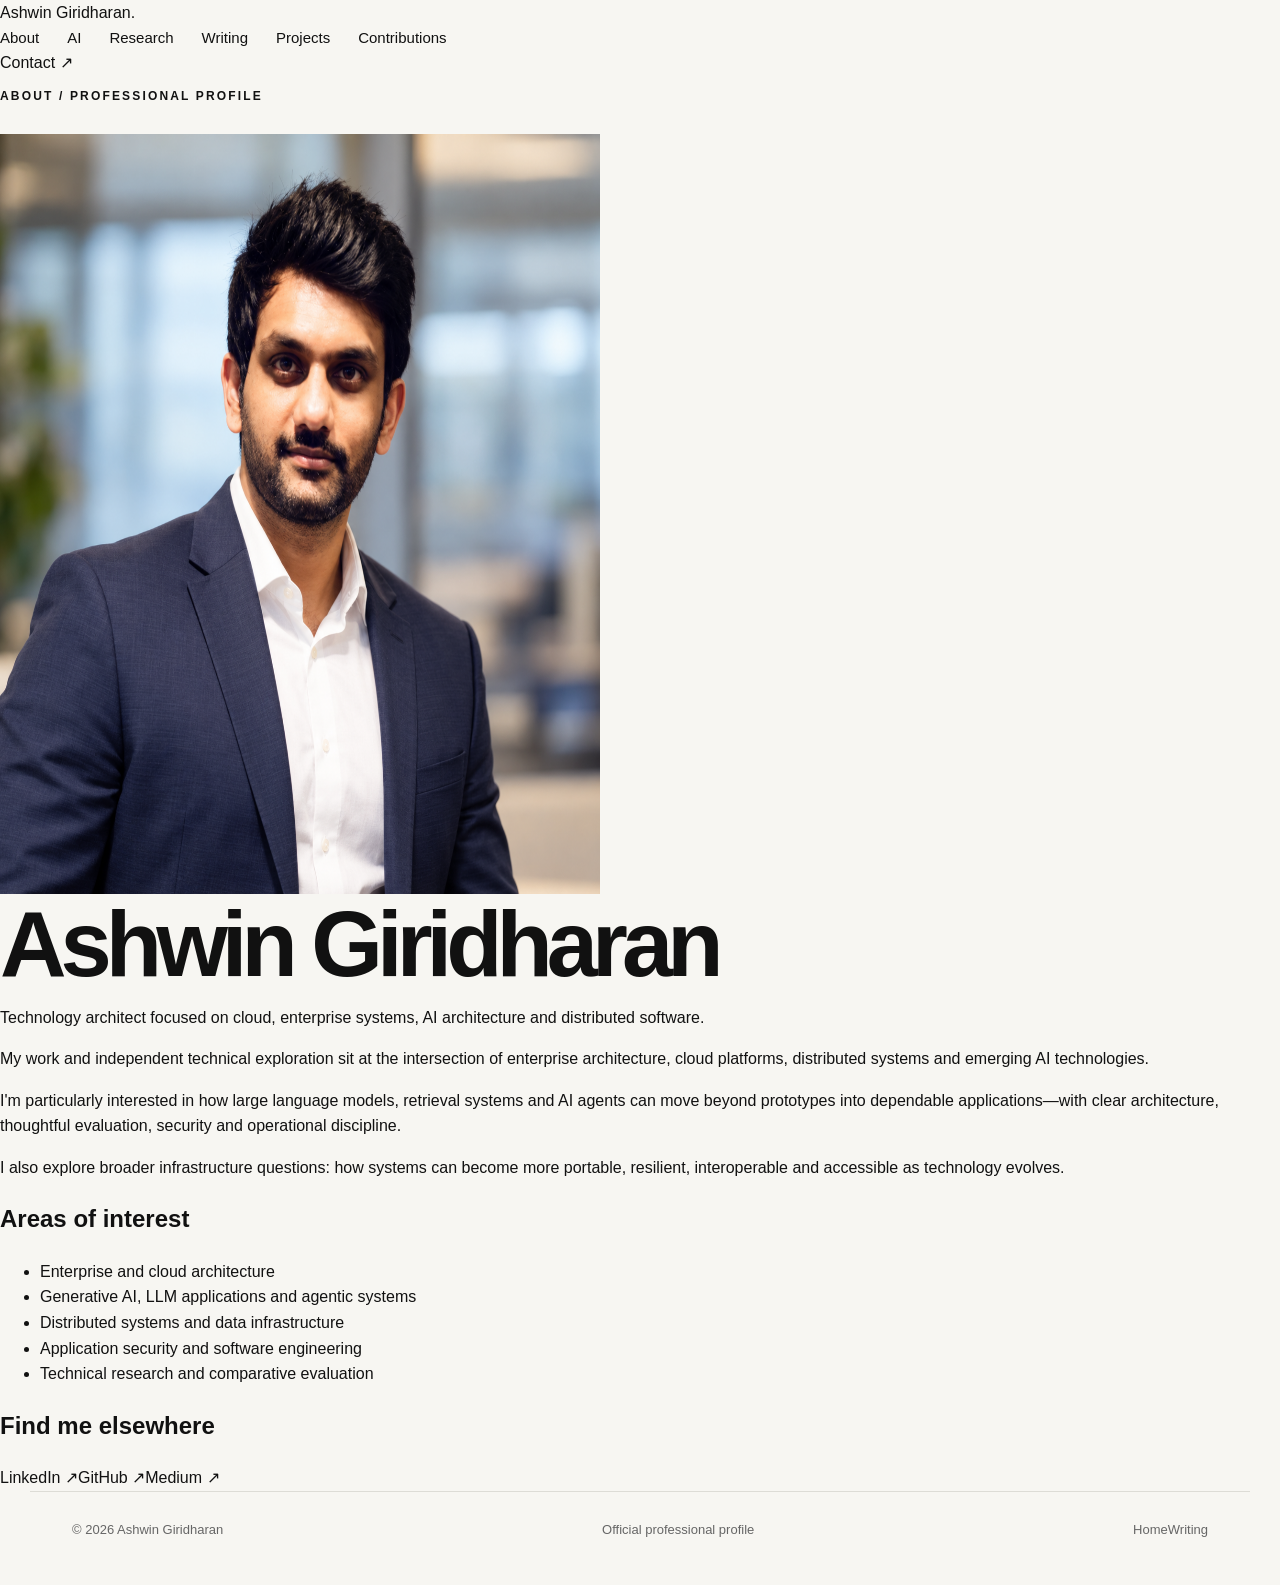
==== about/index.html @ 4e3490af "Add canonical author profile page and structured data" ====
<!doctype html>
<html lang="en"><head><meta charset="utf-8"><meta name="viewport" content="width=device-width,initial-scale=1"><meta name="description" content="Learn about Ashwin Giridharan, a technology architect exploring AI architecture, enterprise systems, distributed infrastructure and software engineering."><meta name="author" content="Ashwin Giridharan"><link rel="canonical" href="https://ashwingiridharan.com/about/"><meta property="og:type" content="profile"><meta property="og:title" content="About Ashwin Giridharan"><meta property="og:description" content="Professional profile, technical interests and work by Ashwin Giridharan."><meta property="og:url" content="https://ashwingiridharan.com/about/"><meta property="og:image" content="https://ashwingiridharan.com/og-image.png"><title>About Ashwin Giridharan | Official Profile</title><link rel="stylesheet" href="/style.css">
<script type="application/ld+json">{"@context":"https://schema.org","@type":"ProfilePage","@id":"https://ashwingiridharan.com/about/#profile","url":"https://ashwingiridharan.com/about/","name":"About Ashwin Giridharan","mainEntity":{"@type":"Person","@id":"https://ashwingiridharan.com/#person","name":"Ashwin Giridharan","url":"https://ashwingiridharan.com/","image":"https://ashwingiridharan.com/images/ashwin-giridharan.png","sameAs":["https://www.linkedin.com/in/ashwingiridharan7/","https://github.com/giridharan-ashwin","https://medium.com/@gashwin7"],"knowsAbout":["AI Architecture","Enterprise Architecture","Distributed Systems","Cloud Computing","Cybersecurity","Generative AI"]}}</script></head>
<body><header class="site-header"><a class="site-brand" href="/">Ashwin Giridharan<span>.</span></a><nav class="site-nav"><a href="/about/" aria-current="page">About</a><a href="/ai.html">AI</a><a href="/research/">Research</a><a href="/articles/">Writing</a><a href="/projects/">Projects</a><a href="/contributions/">Contributions</a></nav><a class="header-contact" href="mailto:hello@ashwingiridharan.com">Contact ↗</a></header>
<main class="inner-page"><p class="eyebrow">ABOUT / PROFESSIONAL PROFILE</p><div class="profile-layout"><img class="about-portrait" src="/images/ashwin-giridharan.png" alt="Ashwin Giridharan" width="600" height="760"><div><h1 class="page-title">Ashwin Giridharan</h1><p class="page-lead">Technology architect focused on cloud, enterprise systems, AI architecture and distributed software.</p><p>My work and independent technical exploration sit at the intersection of enterprise architecture, cloud platforms, distributed systems and emerging AI technologies.</p><p>I'm particularly interested in how large language models, retrieval systems and AI agents can move beyond prototypes into dependable applications—with clear architecture, thoughtful evaluation, security and operational discipline.</p><p>I also explore broader infrastructure questions: how systems can become more portable, resilient, interoperable and accessible as technology evolves.</p><h2>Areas of interest</h2><ul class="editorial-list"><li>Enterprise and cloud architecture</li><li>Generative AI, LLM applications and agentic systems</li><li>Distributed systems and data infrastructure</li><li>Application security and software engineering</li><li>Technical research and comparative evaluation</li></ul><h2>Find me elsewhere</h2><div class="profile-links"><a href="https://www.linkedin.com/in/ashwingiridharan7/" rel="me">LinkedIn ↗</a><a href="https://github.com/giridharan-ashwin" rel="me">GitHub ↗</a><a href="https://medium.com/@gashwin7" rel="me">Medium ↗</a></div></div></div></main>
<footer class="site-footer"><span>© 2026 Ashwin Giridharan</span><span>Official professional profile</span><div><a href="/">Home</a><a href="/articles/">Writing</a></div></footer></body></html>
---- style.css ----
* {
  box-sizing: border-box;
}

html {
  scroll-behavior: smooth;
}

body {
  margin: 0;
  background: #f7f6f2;
  color: #111;
  font-family:
    Inter,
    -apple-system,
    BlinkMacSystemFont,
    "Segoe UI",
    Arial,
    sans-serif;
  line-height: 1.6;
}

a {
  color: inherit;
  text-decoration: none;
}

/* Professional profile photo */
.profile-photo {
  display: block;
  width: 144px;
  height: 144px;
  object-fit: cover;
  object-position: center;
  border-radius: 50%;
  margin-bottom: 32px;
  border: 1px solid #d8d7d1;
}
/* =========================
   NAVIGATION
========================= */

.nav {
  max-width: 1220px;
  margin: 0 auto;
  padding: 30px 42px;

  display: flex;
  justify-content: space-between;
  align-items: center;
}

.brand {
  font-size: 20px;
  font-weight: 750;
  letter-spacing: -0.03em;
  white-space: nowrap;
}

nav {
  display: flex;
  align-items: center;
  gap: 28px;
}

nav a {
  font-size: 15px;
  white-space: nowrap;
  transition: opacity 0.2s ease;
}

nav a:hover {
  opacity: 0.55;
}


/* =========================
   HERO
========================= */

.hero {
  max-width: 1220px;
  margin: 0 auto;

  /*
    Much smaller gap between
    header and hero content
  */
  padding: 60px 42px 100px;

  display: flex;
  flex-direction: column;
}

.eyebrow {
  margin-bottom: 28px;

  font-size: 12px;
  font-weight: 800;

  letter-spacing: 0.18em;
  text-transform: uppercase;
}

h1 {
  max-width: 1080px;

  margin: 0;

  font-size: clamp(58px, 7.2vw, 108px);

  line-height: 0.94;

  letter-spacing: -0.065em;

  font-weight: 750;
}

.hero-text {
  max-width: 800px;

  margin: 42px 0 0;

  font-size: 22px;

  line-height: 1.55;

  color: #555;
}


/* =========================
   BUTTONS
========================= */

.actions {
  display: flex;

  gap: 14px;

  flex-wrap: wrap;

  margin-top: 34px;
}

.button {
  display: inline-flex;

  align-items: center;
  justify-content: center;

  min-height: 56px;

  padding: 0 25px;

  border-radius: 999px;

  font-weight: 700;

  border: 1px solid #111;
}

.button.primary {
  background: #111;
  color: #fff;
}

.button.secondary {
  background: transparent;
}

.button:hover {
  opacity: 0.8;
}


/* =========================
   BADGES
========================= */

.badges {
  display: flex;

  align-items: center;

  gap: 10px;

  flex-wrap: wrap;

  margin-top: 38px;
}

.badges span {
  display: inline-flex;

  align-items: center;

  border: 1px solid #d6d4cd;

  border-radius: 999px;

  padding: 8px 15px;

  font-size: 13px;

  line-height: 1.3;
}


/* =========================
   SECTIONS
========================= */

.section {
  max-width: 1220px;

  margin: 0 auto;

  padding: 120px 42px;

  border-top: 1px solid #dddcd6;

  display: grid;

  grid-template-columns: 250px 1fr;

  gap: 70px;
}

.section-content {
  max-width: 850px;
}

.section h2 {
  margin: 0 0 30px;

  font-size: clamp(40px, 5vw, 70px);

  line-height: 1;

  letter-spacing: -0.05em;
}

.section-content > p {
  max-width: 760px;

  font-size: 19px;

  color: #555;
}


/* =========================
   AI CARDS
========================= */

.cards {
  display: grid;

  grid-template-columns: repeat(2, 1fr);

  gap: 14px;

  margin-top: 45px;
}

.card,
.contribution-card {
  padding: 30px;

  border: 1px solid #d8d7d1;

  border-radius: 18px;

  background: rgba(255, 255, 255, 0.28);

  transition:
    transform 0.2s ease,
    border-color 0.2s ease;
}

.card:hover,
.contribution-card:hover {
  transform: translateY(-3px);

  border-color: #999;
}

.card .number {
  font-size: 12px;

  font-weight: 800;

  letter-spacing: 0.12em;
}

.card h3,
.project h3,
.writing-item h3,
.contribution-card h3 {
  margin: 28px 0 10px;

  font-size: 23px;

  letter-spacing: -0.03em;
}

.card p,
.project p,
.writing-item p,
.contribution-card p {
  color: #5b5b58;

  margin: 0;
}


/* =========================
   TEXT LINKS
========================= */

.text-link {
  display: inline-block;

  margin-top: 30px;

  font-weight: 750;

  border-bottom: 1px solid #111;

  padding-bottom: 3px;
}

.text-link:hover {
  opacity: 0.55;
}


/* =========================
   PROJECTS
========================= */

.project {
  padding: 36px 0;

  border-top: 1px solid #d8d7d1;

  display: grid;

  grid-template-columns: 1fr 1.5fr;

  gap: 45px;
}

.project h3 {
  margin-top: 15px;
}


/* =========================
   WRITING
========================= */

.writing-list {
  margin-top: 45px;

  border-top: 1px solid #d8d7d1;
}

.writing-item {
  padding: 30px 0;

  border-bottom: 1px solid #d8d7d1;
}

.writing-item h3 {
  margin-top: 12px;
}


/* =========================
   CONTRIBUTION
========================= */

.contribution-grid {
  display: grid;

  grid-template-columns: repeat(3, 1fr);

  gap: 14px;

  margin-top: 45px;
}

.contribution-card h3 {
  margin-top: 0;
}


/* =========================
   CONTACT
========================= */

.contact {
  padding-bottom: 150px;
}

.large {
  margin-top: 45px;
}


/* =========================
   FOOTER
========================= */

footer {
  max-width: 1220px;

  margin: 0 auto;

  padding: 28px 42px 45px;

  display: flex;

  justify-content: space-between;

  border-top: 1px solid #dddcd6;

  font-size: 13px;

  color: #666;
}


/* =========================
   TABLET
========================= */

@media (max-width: 1000px) {

  .nav {
    padding: 28px 30px;
  }

  nav {
    gap: 18px;
  }

  nav a {
    font-size: 14px;
  }

  .hero {
    padding: 55px 30px 90px;
  }

  .section {
    padding: 100px 30px;

    gap: 45px;
  }
}


/* =========================
   MOBILE
========================= */

@media (max-width: 800px) {

  .nav {
    padding: 24px;
  }

  nav {
    display: none;
  }

  .hero {
    padding: 50px 24px 80px;
  }

  h1 {
    font-size: clamp(52px, 14vw, 78px);
  }

  .hero-text {
    font-size: 19px;

    margin-top: 34px;
  }

  .actions {
    margin-top: 30px;
  }

  .badges {
    margin-top: 30px;
  }

  .section {
    padding: 85px 24px;

    grid-template-columns: 1fr;

    gap: 30px;
  }

  .cards,
  .contribution-grid {
    grid-template-columns: 1fr;
  }

  .project {
    grid-template-columns: 1fr;

    gap: 15px;
  }

  footer {
    padding: 25px 24px 35px;

    flex-direction: column;

    gap: 8px;
  }
}
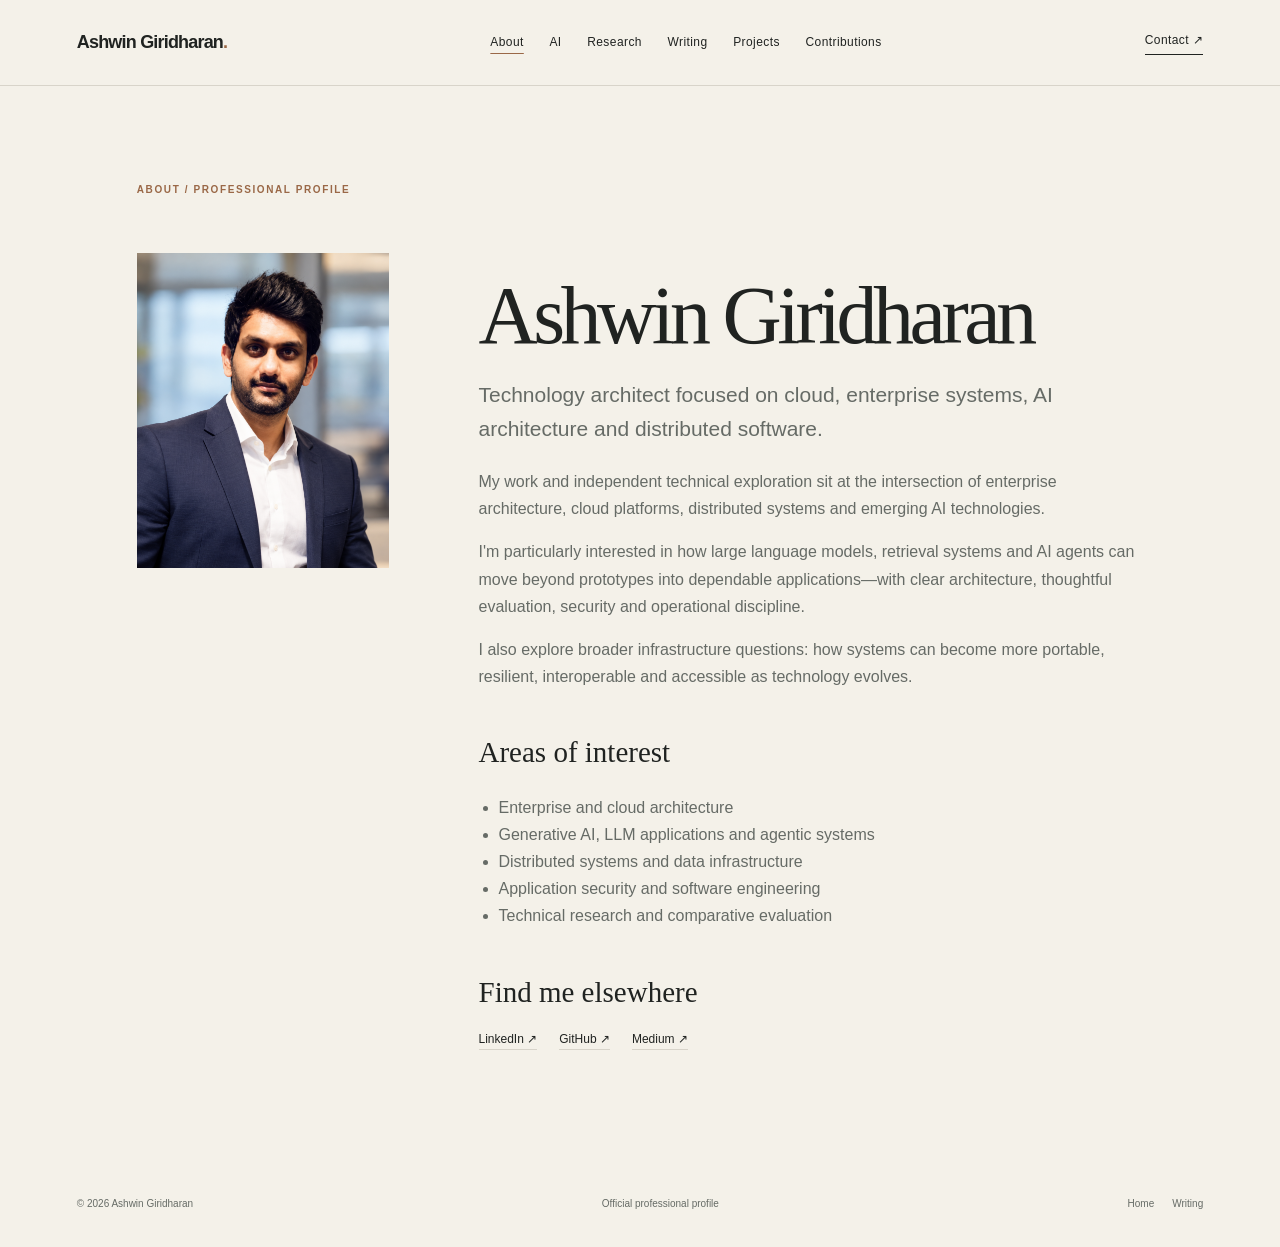
==== commit d4a38435: "Use verified LinkedIn contact link" ====
--- a/about/index.html
+++ b/about/index.html
@@ -1,6 +1,6 @@
 <!doctype html>
 <html lang="en"><head><meta charset="utf-8"><meta name="viewport" content="width=device-width,initial-scale=1"><meta name="description" content="Learn about Ashwin Giridharan, a technology architect exploring AI architecture, enterprise systems, distributed infrastructure and software engineering."><meta name="author" content="Ashwin Giridharan"><link rel="canonical" href="https://ashwingiridharan.com/about/"><meta property="og:type" content="profile"><meta property="og:title" content="About Ashwin Giridharan"><meta property="og:description" content="Professional profile, technical interests and work by Ashwin Giridharan."><meta property="og:url" content="https://ashwingiridharan.com/about/"><meta property="og:image" content="https://ashwingiridharan.com/og-image.png"><title>About Ashwin Giridharan | Official Profile</title><link rel="stylesheet" href="/style.css">
 <script type="application/ld+json">{"@context":"https://schema.org","@type":"ProfilePage","@id":"https://ashwingiridharan.com/about/#profile","url":"https://ashwingiridharan.com/about/","name":"About Ashwin Giridharan","mainEntity":{"@type":"Person","@id":"https://ashwingiridharan.com/#person","name":"Ashwin Giridharan","url":"https://ashwingiridharan.com/","image":"https://ashwingiridharan.com/images/ashwin-giridharan.png","sameAs":["https://www.linkedin.com/in/ashwingiridharan7/","https://github.com/giridharan-ashwin","https://medium.com/@gashwin7"],"knowsAbout":["AI Architecture","Enterprise Architecture","Distributed Systems","Cloud Computing","Cybersecurity","Generative AI"]}}</script></head>
-<body><header class="site-header"><a class="site-brand" href="/">Ashwin Giridharan<span>.</span></a><nav class="site-nav"><a href="/about/" aria-current="page">About</a><a href="/ai.html">AI</a><a href="/research/">Research</a><a href="/articles/">Writing</a><a href="/projects/">Projects</a><a href="/contributions/">Contributions</a></nav><a class="header-contact" href="mailto:hello@ashwingiridharan.com">Contact ↗</a></header>
+<body><header class="site-header"><a class="site-brand" href="/">Ashwin Giridharan<span>.</span></a><nav class="site-nav"><a href="/about/" aria-current="page">About</a><a href="/ai.html">AI</a><a href="/research/">Research</a><a href="/articles/">Writing</a><a href="/projects/">Projects</a><a href="/contributions/">Contributions</a></nav><a class="header-contact" href="https://www.linkedin.com/in/ashwingiridharan7/" target="_blank" rel="me noopener noreferrer">Contact ↗</a></header>
 <main class="inner-page"><p class="eyebrow">ABOUT / PROFESSIONAL PROFILE</p><div class="profile-layout"><img class="about-portrait" src="/images/ashwin-giridharan.png" alt="Ashwin Giridharan" width="600" height="760"><div><h1 class="page-title">Ashwin Giridharan</h1><p class="page-lead">Technology architect focused on cloud, enterprise systems, AI architecture and distributed software.</p><p>My work and independent technical exploration sit at the intersection of enterprise architecture, cloud platforms, distributed systems and emerging AI technologies.</p><p>I'm particularly interested in how large language models, retrieval systems and AI agents can move beyond prototypes into dependable applications—with clear architecture, thoughtful evaluation, security and operational discipline.</p><p>I also explore broader infrastructure questions: how systems can become more portable, resilient, interoperable and accessible as technology evolves.</p><h2>Areas of interest</h2><ul class="editorial-list"><li>Enterprise and cloud architecture</li><li>Generative AI, LLM applications and agentic systems</li><li>Distributed systems and data infrastructure</li><li>Application security and software engineering</li><li>Technical research and comparative evaluation</li></ul><h2>Find me elsewhere</h2><div class="profile-links"><a href="https://www.linkedin.com/in/ashwingiridharan7/" rel="me">LinkedIn ↗</a><a href="https://github.com/giridharan-ashwin" rel="me">GitHub ↗</a><a href="https://medium.com/@gashwin7" rel="me">Medium ↗</a></div></div></div></main>
 <footer class="site-footer"><span>© 2026 Ashwin Giridharan</span><span>Official professional profile</span><div><a href="/">Home</a><a href="/articles/">Writing</a></div></footer></body></html>
--- a/style.css
+++ b/style.css
@@ -1,528 +1 @@
-* {
-  box-sizing: border-box;
-}
-
-html {
-  scroll-behavior: smooth;
-}
-
-body {
-  margin: 0;
-  background: #f7f6f2;
-  color: #111;
-  font-family:
-    Inter,
-    -apple-system,
-    BlinkMacSystemFont,
-    "Segoe UI",
-    Arial,
-    sans-serif;
-  line-height: 1.6;
-}
-
-a {
-  color: inherit;
-  text-decoration: none;
-}
-
-/* Professional profile photo */
-.profile-photo {
-  display: block;
-  width: 144px;
-  height: 144px;
-  object-fit: cover;
-  object-position: center;
-  border-radius: 50%;
-  margin-bottom: 32px;
-  border: 1px solid #d8d7d1;
-}
-/* =========================
-   NAVIGATION
-========================= */
-
-.nav {
-  max-width: 1220px;
-  margin: 0 auto;
-  padding: 30px 42px;
-
-  display: flex;
-  justify-content: space-between;
-  align-items: center;
-}
-
-.brand {
-  font-size: 20px;
-  font-weight: 750;
-  letter-spacing: -0.03em;
-  white-space: nowrap;
-}
-
-nav {
-  display: flex;
-  align-items: center;
-  gap: 28px;
-}
-
-nav a {
-  font-size: 15px;
-  white-space: nowrap;
-  transition: opacity 0.2s ease;
-}
-
-nav a:hover {
-  opacity: 0.55;
-}
-
-
-/* =========================
-   HERO
-========================= */
-
-.hero {
-  max-width: 1220px;
-  margin: 0 auto;
-
-  /*
-    Much smaller gap between
-    header and hero content
-  */
-  padding: 60px 42px 100px;
-
-  display: flex;
-  flex-direction: column;
-}
-
-.eyebrow {
-  margin-bottom: 28px;
-
-  font-size: 12px;
-  font-weight: 800;
-
-  letter-spacing: 0.18em;
-  text-transform: uppercase;
-}
-
-h1 {
-  max-width: 1080px;
-
-  margin: 0;
-
-  font-size: clamp(58px, 7.2vw, 108px);
-
-  line-height: 0.94;
-
-  letter-spacing: -0.065em;
-
-  font-weight: 750;
-}
-
-.hero-text {
-  max-width: 800px;
-
-  margin: 42px 0 0;
-
-  font-size: 22px;
-
-  line-height: 1.55;
-
-  color: #555;
-}
-
-
-/* =========================
-   BUTTONS
-========================= */
-
-.actions {
-  display: flex;
-
-  gap: 14px;
-
-  flex-wrap: wrap;
-
-  margin-top: 34px;
-}
-
-.button {
-  display: inline-flex;
-
-  align-items: center;
-  justify-content: center;
-
-  min-height: 56px;
-
-  padding: 0 25px;
-
-  border-radius: 999px;
-
-  font-weight: 700;
-
-  border: 1px solid #111;
-}
-
-.button.primary {
-  background: #111;
-  color: #fff;
-}
-
-.button.secondary {
-  background: transparent;
-}
-
-.button:hover {
-  opacity: 0.8;
-}
-
-
-/* =========================
-   BADGES
-========================= */
-
-.badges {
-  display: flex;
-
-  align-items: center;
-
-  gap: 10px;
-
-  flex-wrap: wrap;
-
-  margin-top: 38px;
-}
-
-.badges span {
-  display: inline-flex;
-
-  align-items: center;
-
-  border: 1px solid #d6d4cd;
-
-  border-radius: 999px;
-
-  padding: 8px 15px;
-
-  font-size: 13px;
-
-  line-height: 1.3;
-}
-
-
-/* =========================
-   SECTIONS
-========================= */
-
-.section {
-  max-width: 1220px;
-
-  margin: 0 auto;
-
-  padding: 120px 42px;
-
-  border-top: 1px solid #dddcd6;
-
-  display: grid;
-
-  grid-template-columns: 250px 1fr;
-
-  gap: 70px;
-}
-
-.section-content {
-  max-width: 850px;
-}
-
-.section h2 {
-  margin: 0 0 30px;
-
-  font-size: clamp(40px, 5vw, 70px);
-
-  line-height: 1;
-
-  letter-spacing: -0.05em;
-}
-
-.section-content > p {
-  max-width: 760px;
-
-  font-size: 19px;
-
-  color: #555;
-}
-
-
-/* =========================
-   AI CARDS
-========================= */
-
-.cards {
-  display: grid;
-
-  grid-template-columns: repeat(2, 1fr);
-
-  gap: 14px;
-
-  margin-top: 45px;
-}
-
-.card,
-.contribution-card {
-  padding: 30px;
-
-  border: 1px solid #d8d7d1;
-
-  border-radius: 18px;
-
-  background: rgba(255, 255, 255, 0.28);
-
-  transition:
-    transform 0.2s ease,
-    border-color 0.2s ease;
-}
-
-.card:hover,
-.contribution-card:hover {
-  transform: translateY(-3px);
-
-  border-color: #999;
-}
-
-.card .number {
-  font-size: 12px;
-
-  font-weight: 800;
-
-  letter-spacing: 0.12em;
-}
-
-.card h3,
-.project h3,
-.writing-item h3,
-.contribution-card h3 {
-  margin: 28px 0 10px;
-
-  font-size: 23px;
-
-  letter-spacing: -0.03em;
-}
-
-.card p,
-.project p,
-.writing-item p,
-.contribution-card p {
-  color: #5b5b58;
-
-  margin: 0;
-}
-
-
-/* =========================
-   TEXT LINKS
-========================= */
-
-.text-link {
-  display: inline-block;
-
-  margin-top: 30px;
-
-  font-weight: 750;
-
-  border-bottom: 1px solid #111;
-
-  padding-bottom: 3px;
-}
-
-.text-link:hover {
-  opacity: 0.55;
-}
-
-
-/* =========================
-   PROJECTS
-========================= */
-
-.project {
-  padding: 36px 0;
-
-  border-top: 1px solid #d8d7d1;
-
-  display: grid;
-
-  grid-template-columns: 1fr 1.5fr;
-
-  gap: 45px;
-}
-
-.project h3 {
-  margin-top: 15px;
-}
-
-
-/* =========================
-   WRITING
-========================= */
-
-.writing-list {
-  margin-top: 45px;
-
-  border-top: 1px solid #d8d7d1;
-}
-
-.writing-item {
-  padding: 30px 0;
-
-  border-bottom: 1px solid #d8d7d1;
-}
-
-.writing-item h3 {
-  margin-top: 12px;
-}
-
-
-/* =========================
-   CONTRIBUTION
-========================= */
-
-.contribution-grid {
-  display: grid;
-
-  grid-template-columns: repeat(3, 1fr);
-
-  gap: 14px;
-
-  margin-top: 45px;
-}
-
-.contribution-card h3 {
-  margin-top: 0;
-}
-
-
-/* =========================
-   CONTACT
-========================= */
-
-.contact {
-  padding-bottom: 150px;
-}
-
-.large {
-  margin-top: 45px;
-}
-
-
-/* =========================
-   FOOTER
-========================= */
-
-footer {
-  max-width: 1220px;
-
-  margin: 0 auto;
-
-  padding: 28px 42px 45px;
-
-  display: flex;
-
-  justify-content: space-between;
-
-  border-top: 1px solid #dddcd6;
-
-  font-size: 13px;
-
-  color: #666;
-}
-
-
-/* =========================
-   TABLET
-========================= */
-
-@media (max-width: 1000px) {
-
-  .nav {
-    padding: 28px 30px;
-  }
-
-  nav {
-    gap: 18px;
-  }
-
-  nav a {
-    font-size: 14px;
-  }
-
-  .hero {
-    padding: 55px 30px 90px;
-  }
-
-  .section {
-    padding: 100px 30px;
-
-    gap: 45px;
-  }
-}
-
-
-/* =========================
-   MOBILE
-========================= */
-
-@media (max-width: 800px) {
-
-  .nav {
-    padding: 24px;
-  }
-
-  nav {
-    display: none;
-  }
-
-  .hero {
-    padding: 50px 24px 80px;
-  }
-
-  h1 {
-    font-size: clamp(52px, 14vw, 78px);
-  }
-
-  .hero-text {
-    font-size: 19px;
-
-    margin-top: 34px;
-  }
-
-  .actions {
-    margin-top: 30px;
-  }
-
-  .badges {
-    margin-top: 30px;
-  }
-
-  .section {
-    padding: 85px 24px;
-
-    grid-template-columns: 1fr;
-
-    gap: 30px;
-  }
-
-  .cards,
-  .contribution-grid {
-    grid-template-columns: 1fr;
-  }
-
-  .project {
-    grid-template-columns: 1fr;
-
-    gap: 15px;
-  }
-
-  footer {
-    padding: 25px 24px 35px;
-
-    flex-direction: column;
-
-    gap: 8px;
-  }
-}
+:root{--paper:#f4f1e9;--ink:#202321;--muted:#666b66;--line:#d8d4ca;--accent:#9a6847;--dark:#252a28;--serif:Georgia,"Times New Roman",serif;--sans:Inter,-apple-system,BlinkMacSystemFont,"Segoe UI",Arial,sans-serif}*{box-sizing:border-box}html{scroll-behavior:smooth}body{margin:0;background:var(--paper);color:var(--ink);font-family:var(--sans);line-height:1.7}a{color:inherit;text-decoration:none}a:hover{color:var(--accent)}img{max-width:100%;height:auto}.site-header{max-width:1320px;margin:auto;padding:27px 6vw;display:flex;align-items:center;justify-content:space-between;gap:28px;border-bottom:1px solid var(--line)}.site-brand{font-size:18px;font-weight:750;letter-spacing:-.045em;white-space:nowrap}.site-brand span{color:var(--accent)}.site-nav{display:flex;gap:clamp(12px,2vw,30px);align-items:center}.site-nav a,.header-contact{font-size:12px;letter-spacing:.035em}.site-nav a[aria-current=page]{text-decoration:underline;text-decoration-color:var(--accent);text-underline-offset:7px}.header-contact{border-bottom:1px solid var(--ink);padding-bottom:4px;white-space:nowrap}.editorial-hero{max-width:1320px;margin:auto;padding:clamp(65px,9vw,130px) 6vw 100px;display:grid;grid-template-columns:minmax(0,1.55fr) minmax(240px,.65fr);gap:8vw;align-items:center}.eyebrow,.section-kicker,.article-meta,.status-label{font-size:10px;letter-spacing:.16em;font-weight:750;color:var(--accent);text-transform:uppercase}.hero-copy h1,.page-title{font-family:var(--serif);font-weight:400;letter-spacing:-.055em;line-height:.99}.hero-copy h1{font-size:clamp(54px,7.2vw,104px);max-width:850px;margin:30px 0}.hero-copy h1 em{font-weight:400;color:var(--accent)}.hero-intro,.page-lead{font-size:clamp(17px,1.7vw,21px);line-height:1.65;color:var(--muted);max-width:690px}.hero-links{display:flex;align-items:center;gap:27px;flex-wrap:wrap;margin-top:32px}.button{display:inline-flex;align-items:center;gap:24px;padding:13px 19px;font-size:12px;font-weight:650}.button-dark{background:var(--dark);color:#fff}.button-dark:hover{color:#fff;background:var(--accent)}.text-link{font-size:12px;font-weight:700;border-bottom:1px solid var(--ink);padding-bottom:4px}.hero-social{display:flex;gap:22px;margin-top:52px}.hero-social a{font-size:11px;color:var(--muted)}.hero-portrait{margin:0;max-width:360px;justify-self:end}.hero-portrait img{display:block;width:100%;aspect-ratio:4/5;object-fit:cover;object-position:center;border-radius:2px;filter:saturate(.82)}.hero-portrait figcaption{font-size:10px;color:var(--muted);letter-spacing:.08em;margin-top:12px}.intro-strip,.content-section,.feature-section,.split-section{max-width:1320px;margin:auto;padding:75px 6vw;border-top:1px solid var(--line)}.intro-strip{display:grid;grid-template-columns:1fr 2fr;gap:8vw;align-items:start}.intro-strip p{font-family:var(--serif);font-size:clamp(23px,3vw,36px);line-height:1.3;margin:0;max-width:850px}.section-heading{margin-bottom:35px}.section-heading h2,.split-section h2,.closing-section h2{font-family:var(--serif);font-size:clamp(36px,5vw,62px);line-height:1.05;letter-spacing:-.045em;font-weight:400;margin:16px 0}.section-heading>p,.split-copy p{color:var(--muted);max-width:650px}.focus-grid{display:grid;grid-template-columns:repeat(4,1fr);border-top:1px solid var(--line);border-bottom:1px solid var(--line)}.focus-card{padding:25px 22px 28px 0;border-right:1px solid var(--line);margin-right:22px}.focus-card:last-child{border:0;margin:0}.focus-card>span{font-size:10px;color:var(--accent)}.focus-card h3{font-family:var(--serif);font-size:24px;font-weight:400;margin:27px 0 10px}.focus-card p,.featured-article p,.research-block p,.project-row p{font-size:14px;color:var(--muted);line-height:1.75}.focus-card a,.article-read{display:inline-block;font-size:11px;font-weight:700;border-bottom:1px solid var(--line);padding-bottom:4px;margin-top:12px}.featured-article{background:#eae5da;padding:clamp(28px,5vw,58px)}.feature-meta{display:flex;justify-content:space-between;gap:15px;color:var(--accent);font-size:10px;letter-spacing:.14em}.featured-article h3{font-family:var(--serif);font-weight:400;font-size:clamp(30px,4vw,49px);line-height:1.08;max-width:800px;margin:30px 0 16px}.featured-article p{max-width:730px;font-size:15px}.feature-actions{display:flex;gap:25px;margin-top:26px}.feature-actions a{font-size:12px;font-weight:700;border-bottom:1px solid var(--ink);padding-bottom:4px}.split-section{display:grid;grid-template-columns:1fr 1fr;gap:10vw}.split-section h2{max-width:500px}.split-copy{align-self:center}.closing-section{background:var(--dark);color:#f4f1e9;padding:85px max(6vw,calc((100vw - 1320px)/2));}.closing-section .section-kicker{color:#d0a17d}.closing-section h2{max-width:780px}.closing-section p{color:#c9cbc5;max-width:620px}.button-light{background:var(--paper);color:var(--ink)}.closing-link{font-size:12px;border-bottom:1px solid #b7b8b1;padding-bottom:4px}.site-footer{max-width:1320px;margin:auto;padding:25px 6vw 35px;display:flex;justify-content:space-between;gap:18px;flex-wrap:wrap;font-size:10px;color:var(--muted)}.site-footer div{display:flex;gap:18px}.inner-page{max-width:1160px;margin:auto;padding:85px 6vw 120px}.page-title{font-size:clamp(48px,7vw,82px);margin:22px 0}.profile-layout{display:grid;grid-template-columns:minmax(190px,.55fr) 1.45fr;gap:7vw;align-items:start;margin-top:55px}.about-portrait{width:100%;max-width:330px;aspect-ratio:4/5;object-fit:cover}.profile-layout p:not(.page-lead){color:var(--muted)}.profile-layout h2,.research-block h2,.project-row h2{font-family:var(--serif);font-size:29px;font-weight:400;margin:38px 0 12px}.editorial-list{padding-left:20px;color:var(--muted)}.profile-links{display:flex;gap:22px;flex-wrap:wrap}.profile-links a{font-size:12px;border-bottom:1px solid var(--line)}.article-list{margin-top:55px;border-top:1px solid var(--line)}.article-row{display:grid;grid-template-columns:.65fr 1.35fr;gap:5vw;padding:32px 0;border-bottom:1px solid var(--line)}.article-row h2{font-family:var(--serif);font-size:clamp(25px,3vw,35px);line-height:1.12;font-weight:400;margin:0 0 12px}.article-row p{color:var(--muted);font-size:14px}.article-meta{padding-top:8px}.archive-note{font-size:12px;color:var(--muted);margin-top:35px}.research-block,.project-row{padding:30px 0;border-bottom:1px solid var(--line)}.research-block h2,.project-row h2{margin:12px 0}.project-row{display:grid;grid-template-columns:.65fr 1.35fr;gap:5vw}.page-callout{background:#eae5da;padding:35px;margin-top:50px}.page-callout h2{font-family:var(--serif);font-size:32px;font-weight:400;margin:0}.page-callout p{color:var(--muted)}@media(max-width:900px){.site-header{padding:22px 5vw;flex-wrap:wrap}.site-nav{order:3;width:100%;overflow-x:auto;padding:8px 0}.editorial-hero{grid-template-columns:1fr .55fr;gap:5vw;padding-left:5vw;padding-right:5vw}.focus-grid{grid-template-columns:repeat(2,1fr)}.focus-card:nth-child(2){border-right:0}.focus-card:nth-child(3),.focus-card:nth-child(4){border-top:1px solid var(--line)}.intro-strip,.content-section,.feature-section,.split-section{padding-left:5vw;padding-right:5vw}.closing-section{padding-left:5vw;padding-right:5vw}}@media(max-width:620px){.editorial-hero{grid-template-columns:1fr;padding-top:58px}.hero-portrait{justify-self:start;width:64%;max-width:270px;grid-row:1}.hero-copy h1{font-size:clamp(48px,13vw,72px);margin:24px 0}.hero-social{margin-top:35px}.intro-strip,.split-section{grid-template-columns:1fr;gap:20px}.focus-grid{grid-template-columns:1fr}.focus-card,.focus-card:nth-child(2){border-right:0;border-bottom:1px solid var(--line);margin:0;padding:23px 0}.focus-card:nth-child(3){border-top:0}.focus-card:last-child{border-bottom:0}.article-row,.project-row,.profile-layout{grid-template-columns:1fr;gap:12px}.about-portrait{max-width:230px}.feature-meta{flex-direction:column}.inner-page{padding-top:60px}.site-footer{flex-direction:column}.site-nav{gap:18px}.site-nav a{white-space:nowrap}}
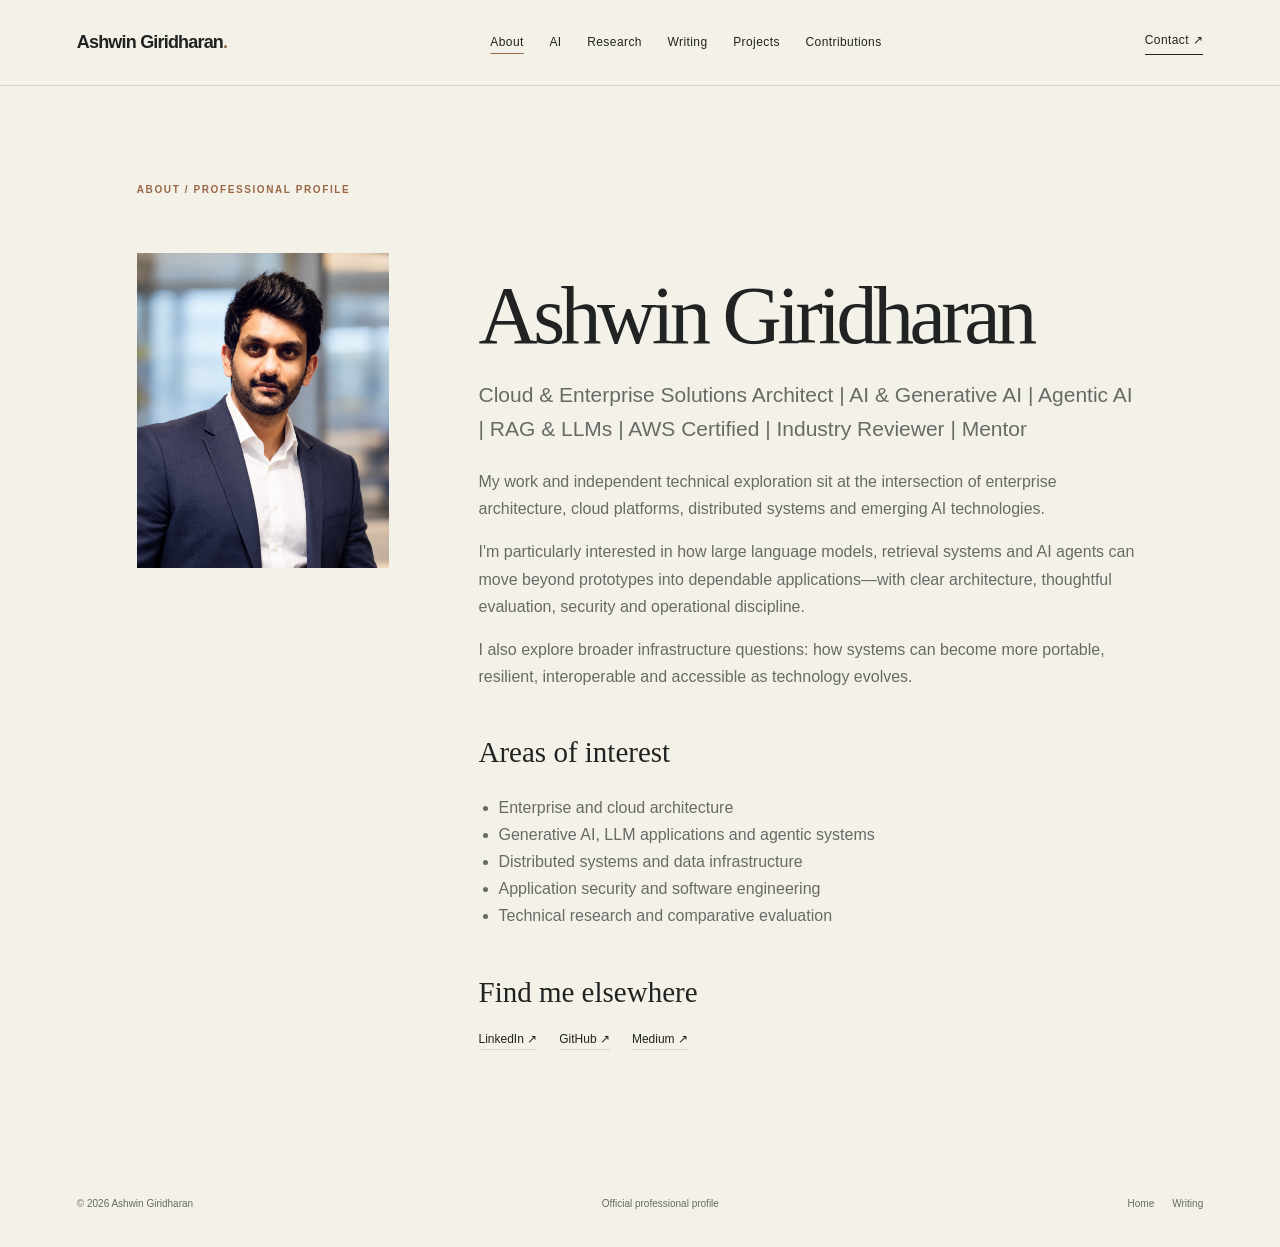
==== commit d4f3ad69: "Align About profile with LinkedIn identity" ====
--- a/about/index.html
+++ b/about/index.html
@@ -1,6 +1,6 @@
 <!doctype html>
-<html lang="en"><head><meta charset="utf-8"><meta name="viewport" content="width=device-width,initial-scale=1"><meta name="description" content="Learn about Ashwin Giridharan, a technology architect exploring AI architecture, enterprise systems, distributed infrastructure and software engineering."><meta name="author" content="Ashwin Giridharan"><link rel="canonical" href="https://ashwingiridharan.com/about/"><meta property="og:type" content="profile"><meta property="og:title" content="About Ashwin Giridharan"><meta property="og:description" content="Professional profile, technical interests and work by Ashwin Giridharan."><meta property="og:url" content="https://ashwingiridharan.com/about/"><meta property="og:image" content="https://ashwingiridharan.com/og-image.png"><title>About Ashwin Giridharan | Official Profile</title><link rel="stylesheet" href="/style.css">
-<script type="application/ld+json">{"@context":"https://schema.org","@type":"ProfilePage","@id":"https://ashwingiridharan.com/about/#profile","url":"https://ashwingiridharan.com/about/","name":"About Ashwin Giridharan","mainEntity":{"@type":"Person","@id":"https://ashwingiridharan.com/#person","name":"Ashwin Giridharan","url":"https://ashwingiridharan.com/","image":"https://ashwingiridharan.com/images/ashwin-giridharan.png","sameAs":["https://www.linkedin.com/in/ashwingiridharan7/","https://github.com/giridharan-ashwin","https://medium.com/@gashwin7"],"knowsAbout":["AI Architecture","Enterprise Architecture","Distributed Systems","Cloud Computing","Cybersecurity","Generative AI"]}}</script></head>
+<html lang="en"><head><meta charset="utf-8"><meta name="viewport" content="width=device-width,initial-scale=1"><meta name="description" content="Cloud & Enterprise Solutions Architect | AI & Generative AI | Agentic AI | RAG & LLMs | AWS Certified | Industry Reviewer | Mentor."><meta name="author" content="Ashwin Giridharan"><link rel="canonical" href="https://ashwingiridharan.com/about/"><meta property="og:type" content="profile"><meta property="og:title" content="About Ashwin Giridharan"><meta property="og:description" content="Professional profile, technical interests and work by Ashwin Giridharan."><meta property="og:url" content="https://ashwingiridharan.com/about/"><meta property="og:image" content="https://ashwingiridharan.com/og-image.png"><title>About Ashwin Giridharan | Official Profile</title><link rel="stylesheet" href="/style.css">
+<script type="application/ld+json">{"@context":"https://schema.org","@type":"ProfilePage","@id":"https://ashwingiridharan.com/about/#profile","url":"https://ashwingiridharan.com/about/","name":"About Ashwin Giridharan","mainEntity":{"@type":"Person","@id":"https://ashwingiridharan.com/#person","name":"Ashwin Giridharan","jobTitle":"Cloud & Enterprise Solutions Architect","url":"https://ashwingiridharan.com/","image":"https://ashwingiridharan.com/images/ashwin-giridharan.png","sameAs":["https://www.linkedin.com/in/ashwingiridharan7/","https://github.com/giridharan-ashwin","https://medium.com/@gashwin7"],"knowsAbout":["AI Architecture","Enterprise Architecture","Distributed Systems","Cloud Computing","Cybersecurity","Generative AI"]}}</script></head>
 <body><header class="site-header"><a class="site-brand" href="/">Ashwin Giridharan<span>.</span></a><nav class="site-nav"><a href="/about/" aria-current="page">About</a><a href="/ai.html">AI</a><a href="/research/">Research</a><a href="/articles/">Writing</a><a href="/projects/">Projects</a><a href="/contributions/">Contributions</a></nav><a class="header-contact" href="https://www.linkedin.com/in/ashwingiridharan7/" target="_blank" rel="me noopener noreferrer">Contact ↗</a></header>
-<main class="inner-page"><p class="eyebrow">ABOUT / PROFESSIONAL PROFILE</p><div class="profile-layout"><img class="about-portrait" src="/images/ashwin-giridharan.png" alt="Ashwin Giridharan" width="600" height="760"><div><h1 class="page-title">Ashwin Giridharan</h1><p class="page-lead">Technology architect focused on cloud, enterprise systems, AI architecture and distributed software.</p><p>My work and independent technical exploration sit at the intersection of enterprise architecture, cloud platforms, distributed systems and emerging AI technologies.</p><p>I'm particularly interested in how large language models, retrieval systems and AI agents can move beyond prototypes into dependable applications—with clear architecture, thoughtful evaluation, security and operational discipline.</p><p>I also explore broader infrastructure questions: how systems can become more portable, resilient, interoperable and accessible as technology evolves.</p><h2>Areas of interest</h2><ul class="editorial-list"><li>Enterprise and cloud architecture</li><li>Generative AI, LLM applications and agentic systems</li><li>Distributed systems and data infrastructure</li><li>Application security and software engineering</li><li>Technical research and comparative evaluation</li></ul><h2>Find me elsewhere</h2><div class="profile-links"><a href="https://www.linkedin.com/in/ashwingiridharan7/" rel="me">LinkedIn ↗</a><a href="https://github.com/giridharan-ashwin" rel="me">GitHub ↗</a><a href="https://medium.com/@gashwin7" rel="me">Medium ↗</a></div></div></div></main>
+<main class="inner-page"><p class="eyebrow">ABOUT / PROFESSIONAL PROFILE</p><div class="profile-layout"><img class="about-portrait" src="/images/ashwin-giridharan.png" alt="Ashwin Giridharan" width="600" height="760"><div><h1 class="page-title">Ashwin Giridharan</h1><p class="page-lead">Cloud & Enterprise Solutions Architect | AI & Generative AI | Agentic AI | RAG & LLMs | AWS Certified | Industry Reviewer | Mentor</p><p>My work and independent technical exploration sit at the intersection of enterprise architecture, cloud platforms, distributed systems and emerging AI technologies.</p><p>I'm particularly interested in how large language models, retrieval systems and AI agents can move beyond prototypes into dependable applications—with clear architecture, thoughtful evaluation, security and operational discipline.</p><p>I also explore broader infrastructure questions: how systems can become more portable, resilient, interoperable and accessible as technology evolves.</p><h2>Areas of interest</h2><ul class="editorial-list"><li>Enterprise and cloud architecture</li><li>Generative AI, LLM applications and agentic systems</li><li>Distributed systems and data infrastructure</li><li>Application security and software engineering</li><li>Technical research and comparative evaluation</li></ul><h2>Find me elsewhere</h2><div class="profile-links"><a href="https://www.linkedin.com/in/ashwingiridharan7/" rel="me">LinkedIn ↗</a><a href="https://github.com/giridharan-ashwin" rel="me">GitHub ↗</a><a href="https://medium.com/@gashwin7" rel="me">Medium ↗</a></div></div></div></main>
 <footer class="site-footer"><span>© 2026 Ashwin Giridharan</span><span>Official professional profile</span><div><a href="/">Home</a><a href="/articles/">Writing</a></div></footer></body></html>
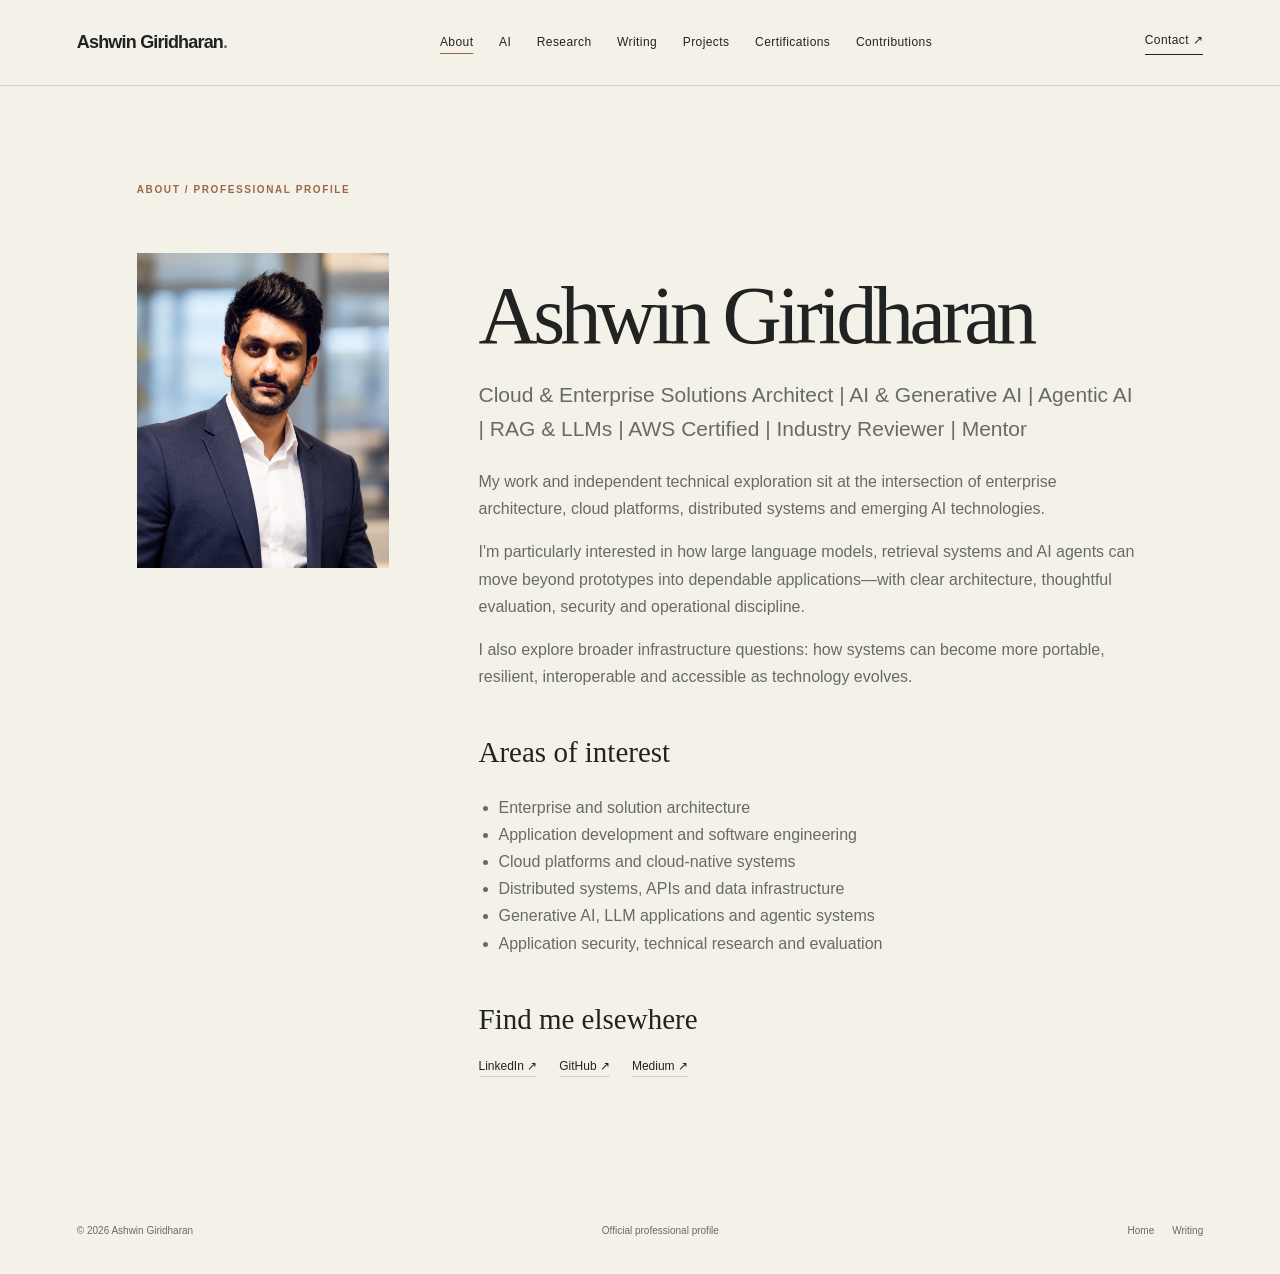
==== commit 2ce52686: "Broaden professional profile across enterprise, cloud, software and AI" ====
--- a/about/index.html
+++ b/about/index.html
@@ -1,6 +1,6 @@
 <!doctype html>
-<html lang="en"><head><meta charset="utf-8"><meta name="viewport" content="width=device-width,initial-scale=1"><meta name="description" content="Cloud & Enterprise Solutions Architect | AI & Generative AI | Agentic AI | RAG & LLMs | AWS Certified | Industry Reviewer | Mentor."><meta name="author" content="Ashwin Giridharan"><link rel="canonical" href="https://ashwingiridharan.com/about/"><meta property="og:type" content="profile"><meta property="og:title" content="About Ashwin Giridharan"><meta property="og:description" content="Professional profile, technical interests and work by Ashwin Giridharan."><meta property="og:url" content="https://ashwingiridharan.com/about/"><meta property="og:image" content="https://ashwingiridharan.com/og-image.png"><title>About Ashwin Giridharan | Official Profile</title><link rel="stylesheet" href="/style.css">
-<script type="application/ld+json">{"@context":"https://schema.org","@type":"ProfilePage","@id":"https://ashwingiridharan.com/about/#profile","url":"https://ashwingiridharan.com/about/","name":"About Ashwin Giridharan","mainEntity":{"@type":"Person","@id":"https://ashwingiridharan.com/#person","name":"Ashwin Giridharan","jobTitle":"Cloud & Enterprise Solutions Architect","url":"https://ashwingiridharan.com/","image":"https://ashwingiridharan.com/images/ashwin-giridharan.png","sameAs":["https://www.linkedin.com/in/ashwingiridharan7/","https://github.com/giridharan-ashwin","https://medium.com/@gashwin7"],"knowsAbout":["AI Architecture","Enterprise Architecture","Distributed Systems","Cloud Computing","Cybersecurity","Generative AI"]}}</script></head>
-<body><header class="site-header"><a class="site-brand" href="/">Ashwin Giridharan<span>.</span></a><nav class="site-nav"><a href="/about/" aria-current="page">About</a><a href="/ai.html">AI</a><a href="/research/">Research</a><a href="/articles/">Writing</a><a href="/projects/">Projects</a><a href="/contributions/">Contributions</a></nav><a class="header-contact" href="https://www.linkedin.com/in/ashwingiridharan7/" target="_blank" rel="me noopener noreferrer">Contact ↗</a></header>
-<main class="inner-page"><p class="eyebrow">ABOUT / PROFESSIONAL PROFILE</p><div class="profile-layout"><img class="about-portrait" src="/images/ashwin-giridharan.png" alt="Ashwin Giridharan" width="600" height="760"><div><h1 class="page-title">Ashwin Giridharan</h1><p class="page-lead">Cloud & Enterprise Solutions Architect | AI & Generative AI | Agentic AI | RAG & LLMs | AWS Certified | Industry Reviewer | Mentor</p><p>My work and independent technical exploration sit at the intersection of enterprise architecture, cloud platforms, distributed systems and emerging AI technologies.</p><p>I'm particularly interested in how large language models, retrieval systems and AI agents can move beyond prototypes into dependable applications—with clear architecture, thoughtful evaluation, security and operational discipline.</p><p>I also explore broader infrastructure questions: how systems can become more portable, resilient, interoperable and accessible as technology evolves.</p><h2>Areas of interest</h2><ul class="editorial-list"><li>Enterprise and cloud architecture</li><li>Generative AI, LLM applications and agentic systems</li><li>Distributed systems and data infrastructure</li><li>Application security and software engineering</li><li>Technical research and comparative evaluation</li></ul><h2>Find me elsewhere</h2><div class="profile-links"><a href="https://www.linkedin.com/in/ashwingiridharan7/" rel="me">LinkedIn ↗</a><a href="https://github.com/giridharan-ashwin" rel="me">GitHub ↗</a><a href="https://medium.com/@gashwin7" rel="me">Medium ↗</a></div></div></div></main>
+<html lang="en"><head><meta charset="utf-8"><meta name="viewport" content="width=device-width,initial-scale=1"><meta name="description" content="Enterprise Technology Architecture | Application Engineering | Cloud-Native & Distributed Systems | Artificial Intelligence."><meta name="author" content="Ashwin Giridharan"><link rel="canonical" href="https://ashwingiridharan.com/about/"><meta property="og:type" content="profile"><meta property="og:title" content="About Ashwin Giridharan"><meta property="og:description" content="Professional profile, technical interests and work by Ashwin Giridharan."><meta property="og:url" content="https://ashwingiridharan.com/about/"><meta property="og:image" content="https://ashwingiridharan.com/og-image.png"><title>About Ashwin Giridharan | Official Profile</title><link rel="stylesheet" href="/style.css">
+<script type="application/ld+json">{"@context":"https://schema.org","@type":"ProfilePage","@id":"https://ashwingiridharan.com/about/#profile","url":"https://ashwingiridharan.com/about/","name":"About Ashwin Giridharan","mainEntity":{"@type":"Person","@id":"https://ashwingiridharan.com/#person","name":"Ashwin Giridharan","disambiguatingDescription":"Cloud and enterprise technology architect focused on AI, generative AI, agentic AI, retrieval-augmented generation, large language models and distributed systems. Official profiles are linked from this website.","identifier":{"@type":"PropertyValue","propertyID":"LinkedIn profile","value":"ashwingiridharan7"},"mainEntityOfPage":"https://ashwingiridharan.com/about/","jobTitle":"Cloud & Enterprise Solutions Architect","url":"https://ashwingiridharan.com/","image":"https://ashwingiridharan.com/images/ashwin-giridharan.png","sameAs":["https://www.linkedin.com/in/ashwingiridharan7/","https://github.com/giridharan-ashwin","https://medium.com/@gashwin7"],"knowsAbout":["AI Architecture","Enterprise Architecture","Distributed Systems","Cloud Computing","Cybersecurity","Generative AI"]}}</script></head>
+<body><header class="site-header"><a class="site-brand" href="/">Ashwin Giridharan<span>.</span></a><nav class="site-nav"><a href="/about/" aria-current="page">About</a><a href="/ai.html">AI</a><a href="/research/">Research</a><a href="/articles/">Writing</a><a href="/projects/">Projects</a><a href="/certifications/">Certifications</a><a href="/contributions/">Contributions</a></nav><a class="header-contact" href="https://www.linkedin.com/in/ashwingiridharan7/" target="_blank" rel="me noopener noreferrer">Contact ↗</a></header>
+<main class="inner-page"><p class="eyebrow">ABOUT / PROFESSIONAL PROFILE</p><div class="profile-layout"><img class="about-portrait" src="/images/ashwin-giridharan.png" alt="Ashwin Giridharan" width="600" height="760"><div><h1 class="page-title">Ashwin Giridharan</h1><p class="page-lead">Cloud & Enterprise Solutions Architect | AI & Generative AI | Agentic AI | RAG & LLMs | AWS Certified | Industry Reviewer | Mentor</p><p>My work and independent technical exploration sit at the intersection of enterprise architecture, cloud platforms, distributed systems and emerging AI technologies.</p><p>I'm particularly interested in how large language models, retrieval systems and AI agents can move beyond prototypes into dependable applications—with clear architecture, thoughtful evaluation, security and operational discipline.</p><p>I also explore broader infrastructure questions: how systems can become more portable, resilient, interoperable and accessible as technology evolves.</p><h2>Areas of interest</h2><ul class="editorial-list"><li>Enterprise and solution architecture</li><li>Application development and software engineering</li><li>Cloud platforms and cloud-native systems</li><li>Distributed systems, APIs and data infrastructure</li><li>Generative AI, LLM applications and agentic systems</li><li>Application security, technical research and evaluation</li></ul><h2>Find me elsewhere</h2><div class="profile-links"><a href="https://www.linkedin.com/in/ashwingiridharan7/" rel="me">LinkedIn ↗</a><a href="https://github.com/giridharan-ashwin" rel="me">GitHub ↗</a><a href="https://medium.com/@gashwin7" rel="me">Medium ↗</a></div></div></div></main>
 <footer class="site-footer"><span>© 2026 Ashwin Giridharan</span><span>Official professional profile</span><div><a href="/">Home</a><a href="/articles/">Writing</a></div></footer></body></html>
--- a/style.css
+++ b/style.css
@@ -1 +1 @@
-:root{--paper:#f4f1e9;--ink:#202321;--muted:#666b66;--line:#d8d4ca;--accent:#9a6847;--dark:#252a28;--serif:Georgia,"Times New Roman",serif;--sans:Inter,-apple-system,BlinkMacSystemFont,"Segoe UI",Arial,sans-serif}*{box-sizing:border-box}html{scroll-behavior:smooth}body{margin:0;background:var(--paper);color:var(--ink);font-family:var(--sans);line-height:1.7}a{color:inherit;text-decoration:none}a:hover{color:var(--accent)}img{max-width:100%;height:auto}.site-header{max-width:1320px;margin:auto;padding:27px 6vw;display:flex;align-items:center;justify-content:space-between;gap:28px;border-bottom:1px solid var(--line)}.site-brand{font-size:18px;font-weight:750;letter-spacing:-.045em;white-space:nowrap}.site-brand span{color:var(--accent)}.site-nav{display:flex;gap:clamp(12px,2vw,30px);align-items:center}.site-nav a,.header-contact{font-size:12px;letter-spacing:.035em}.site-nav a[aria-current=page]{text-decoration:underline;text-decoration-color:var(--accent);text-underline-offset:7px}.header-contact{border-bottom:1px solid var(--ink);padding-bottom:4px;white-space:nowrap}.editorial-hero{max-width:1320px;margin:auto;padding:clamp(65px,9vw,130px) 6vw 100px;display:grid;grid-template-columns:minmax(0,1.55fr) minmax(240px,.65fr);gap:8vw;align-items:center}.eyebrow,.section-kicker,.article-meta,.status-label{font-size:10px;letter-spacing:.16em;font-weight:750;color:var(--accent);text-transform:uppercase}.hero-copy h1,.page-title{font-family:var(--serif);font-weight:400;letter-spacing:-.055em;line-height:.99}.hero-copy h1{font-size:clamp(54px,7.2vw,104px);max-width:850px;margin:30px 0}.hero-copy h1 em{font-weight:400;color:var(--accent)}.hero-intro,.page-lead{font-size:clamp(17px,1.7vw,21px);line-height:1.65;color:var(--muted);max-width:690px}.hero-links{display:flex;align-items:center;gap:27px;flex-wrap:wrap;margin-top:32px}.button{display:inline-flex;align-items:center;gap:24px;padding:13px 19px;font-size:12px;font-weight:650}.button-dark{background:var(--dark);color:#fff}.button-dark:hover{color:#fff;background:var(--accent)}.text-link{font-size:12px;font-weight:700;border-bottom:1px solid var(--ink);padding-bottom:4px}.hero-social{display:flex;gap:22px;margin-top:52px}.hero-social a{font-size:11px;color:var(--muted)}.hero-portrait{margin:0;max-width:360px;justify-self:end}.hero-portrait img{display:block;width:100%;aspect-ratio:4/5;object-fit:cover;object-position:center;border-radius:2px;filter:saturate(.82)}.hero-portrait figcaption{font-size:10px;color:var(--muted);letter-spacing:.08em;margin-top:12px}.intro-strip,.content-section,.feature-section,.split-section{max-width:1320px;margin:auto;padding:75px 6vw;border-top:1px solid var(--line)}.intro-strip{display:grid;grid-template-columns:1fr 2fr;gap:8vw;align-items:start}.intro-strip p{font-family:var(--serif);font-size:clamp(23px,3vw,36px);line-height:1.3;margin:0;max-width:850px}.section-heading{margin-bottom:35px}.section-heading h2,.split-section h2,.closing-section h2{font-family:var(--serif);font-size:clamp(36px,5vw,62px);line-height:1.05;letter-spacing:-.045em;font-weight:400;margin:16px 0}.section-heading>p,.split-copy p{color:var(--muted);max-width:650px}.focus-grid{display:grid;grid-template-columns:repeat(4,1fr);border-top:1px solid var(--line);border-bottom:1px solid var(--line)}.focus-card{padding:25px 22px 28px 0;border-right:1px solid var(--line);margin-right:22px}.focus-card:last-child{border:0;margin:0}.focus-card>span{font-size:10px;color:var(--accent)}.focus-card h3{font-family:var(--serif);font-size:24px;font-weight:400;margin:27px 0 10px}.focus-card p,.featured-article p,.research-block p,.project-row p{font-size:14px;color:var(--muted);line-height:1.75}.focus-card a,.article-read{display:inline-block;font-size:11px;font-weight:700;border-bottom:1px solid var(--line);padding-bottom:4px;margin-top:12px}.featured-article{background:#eae5da;padding:clamp(28px,5vw,58px)}.feature-meta{display:flex;justify-content:space-between;gap:15px;color:var(--accent);font-size:10px;letter-spacing:.14em}.featured-article h3{font-family:var(--serif);font-weight:400;font-size:clamp(30px,4vw,49px);line-height:1.08;max-width:800px;margin:30px 0 16px}.featured-article p{max-width:730px;font-size:15px}.feature-actions{display:flex;gap:25px;margin-top:26px}.feature-actions a{font-size:12px;font-weight:700;border-bottom:1px solid var(--ink);padding-bottom:4px}.split-section{display:grid;grid-template-columns:1fr 1fr;gap:10vw}.split-section h2{max-width:500px}.split-copy{align-self:center}.closing-section{background:var(--dark);color:#f4f1e9;padding:85px max(6vw,calc((100vw - 1320px)/2));}.closing-section .section-kicker{color:#d0a17d}.closing-section h2{max-width:780px}.closing-section p{color:#c9cbc5;max-width:620px}.button-light{background:var(--paper);color:var(--ink)}.closing-link{font-size:12px;border-bottom:1px solid #b7b8b1;padding-bottom:4px}.site-footer{max-width:1320px;margin:auto;padding:25px 6vw 35px;display:flex;justify-content:space-between;gap:18px;flex-wrap:wrap;font-size:10px;color:var(--muted)}.site-footer div{display:flex;gap:18px}.inner-page{max-width:1160px;margin:auto;padding:85px 6vw 120px}.page-title{font-size:clamp(48px,7vw,82px);margin:22px 0}.profile-layout{display:grid;grid-template-columns:minmax(190px,.55fr) 1.45fr;gap:7vw;align-items:start;margin-top:55px}.about-portrait{width:100%;max-width:330px;aspect-ratio:4/5;object-fit:cover}.profile-layout p:not(.page-lead){color:var(--muted)}.profile-layout h2,.research-block h2,.project-row h2{font-family:var(--serif);font-size:29px;font-weight:400;margin:38px 0 12px}.editorial-list{padding-left:20px;color:var(--muted)}.profile-links{display:flex;gap:22px;flex-wrap:wrap}.profile-links a{font-size:12px;border-bottom:1px solid var(--line)}.article-list{margin-top:55px;border-top:1px solid var(--line)}.article-row{display:grid;grid-template-columns:.65fr 1.35fr;gap:5vw;padding:32px 0;border-bottom:1px solid var(--line)}.article-row h2{font-family:var(--serif);font-size:clamp(25px,3vw,35px);line-height:1.12;font-weight:400;margin:0 0 12px}.article-row p{color:var(--muted);font-size:14px}.article-meta{padding-top:8px}.archive-note{font-size:12px;color:var(--muted);margin-top:35px}.research-block,.project-row{padding:30px 0;border-bottom:1px solid var(--line)}.research-block h2,.project-row h2{margin:12px 0}.project-row{display:grid;grid-template-columns:.65fr 1.35fr;gap:5vw}.page-callout{background:#eae5da;padding:35px;margin-top:50px}.page-callout h2{font-family:var(--serif);font-size:32px;font-weight:400;margin:0}.page-callout p{color:var(--muted)}@media(max-width:900px){.site-header{padding:22px 5vw;flex-wrap:wrap}.site-nav{order:3;width:100%;overflow-x:auto;padding:8px 0}.editorial-hero{grid-template-columns:1fr .55fr;gap:5vw;padding-left:5vw;padding-right:5vw}.focus-grid{grid-template-columns:repeat(2,1fr)}.focus-card:nth-child(2){border-right:0}.focus-card:nth-child(3),.focus-card:nth-child(4){border-top:1px solid var(--line)}.intro-strip,.content-section,.feature-section,.split-section{padding-left:5vw;padding-right:5vw}.closing-section{padding-left:5vw;padding-right:5vw}}@media(max-width:620px){.editorial-hero{grid-template-columns:1fr;padding-top:58px}.hero-portrait{justify-self:start;width:64%;max-width:270px;grid-row:1}.hero-copy h1{font-size:clamp(48px,13vw,72px);margin:24px 0}.hero-social{margin-top:35px}.intro-strip,.split-section{grid-template-columns:1fr;gap:20px}.focus-grid{grid-template-columns:1fr}.focus-card,.focus-card:nth-child(2){border-right:0;border-bottom:1px solid var(--line);margin:0;padding:23px 0}.focus-card:nth-child(3){border-top:0}.focus-card:last-child{border-bottom:0}.article-row,.project-row,.profile-layout{grid-template-columns:1fr;gap:12px}.about-portrait{max-width:230px}.feature-meta{flex-direction:column}.inner-page{padding-top:60px}.site-footer{flex-direction:column}.site-nav{gap:18px}.site-nav a{white-space:nowrap}}+:root{--paper:#f4f1e9;--ink:#202321;--muted:#666b66;--line:#d8d4ca;--accent:#9a6847;--dark:#252a28;--serif:Georgia,"Times New Roman",serif;--sans:Inter,-apple-system,BlinkMacSystemFont,"Segoe UI",Arial,sans-serif}*{box-sizing:border-box}html{scroll-behavior:smooth}body{margin:0;background:var(--paper);color:var(--ink);font-family:var(--sans);line-height:1.7}a{color:inherit;text-decoration:none}a:hover{color:var(--accent)}img{max-width:100%;height:auto}.site-header{max-width:1320px;margin:auto;padding:27px 6vw;display:flex;align-items:center;justify-content:space-between;gap:28px;border-bottom:1px solid var(--line)}.site-brand{font-size:18px;font-weight:750;letter-spacing:-.045em;white-space:nowrap}.site-brand span{color:var(--accent)}.site-nav{display:flex;gap:clamp(12px,2vw,30px);align-items:center}.site-nav a,.header-contact{font-size:12px;letter-spacing:.035em}.site-nav a[aria-current=page]{text-decoration:underline;text-decoration-color:var(--accent);text-underline-offset:7px}.header-contact{border-bottom:1px solid var(--ink);padding-bottom:4px;white-space:nowrap}.editorial-hero{max-width:1320px;margin:auto;padding:clamp(65px,9vw,130px) 6vw 100px;display:grid;grid-template-columns:minmax(0,1.55fr) minmax(240px,.65fr);gap:8vw;align-items:center}.eyebrow,.section-kicker,.article-meta,.status-label{font-size:10px;letter-spacing:.16em;font-weight:750;color:var(--accent);text-transform:uppercase}.hero-copy h1,.page-title{font-family:var(--serif);font-weight:400;letter-spacing:-.055em;line-height:.99}.hero-copy h1{font-size:clamp(54px,7.2vw,104px);max-width:850px;margin:30px 0}.hero-copy h1 em{font-weight:400;color:var(--accent)}.hero-positioning{max-width:760px;margin:-8px 0 18px;color:var(--accent);font-size:clamp(12px,1.15vw,14px);font-weight:700;line-height:1.8;letter-spacing:.015em}.hero-intro,.page-lead{font-size:clamp(17px,1.7vw,21px);line-height:1.65;color:var(--muted);max-width:690px}.hero-links{display:flex;align-items:center;gap:27px;flex-wrap:wrap;margin-top:32px}.button{display:inline-flex;align-items:center;gap:24px;padding:13px 19px;font-size:12px;font-weight:650}.button-dark{background:var(--dark);color:#fff}.button-dark:hover{color:#fff;background:var(--accent)}.text-link{font-size:12px;font-weight:700;border-bottom:1px solid var(--ink);padding-bottom:4px}.hero-social{display:flex;gap:22px;margin-top:52px}.hero-social a{font-size:11px;color:var(--muted)}.hero-portrait{margin:0;max-width:360px;justify-self:end}.hero-portrait img{display:block;width:100%;aspect-ratio:4/5;object-fit:cover;object-position:center;border-radius:2px;filter:saturate(.82)}.hero-portrait figcaption{font-size:10px;color:var(--muted);letter-spacing:.08em;margin-top:12px}.intro-strip,.content-section,.feature-section,.split-section{max-width:1320px;margin:auto;padding:75px 6vw;border-top:1px solid var(--line)}.intro-strip{display:grid;grid-template-columns:1fr 2fr;gap:8vw;align-items:start}.intro-strip p{font-family:var(--serif);font-size:clamp(23px,3vw,36px);line-height:1.3;margin:0;max-width:850px}.section-heading{margin-bottom:35px}.section-heading h2,.split-section h2,.closing-section h2{font-family:var(--serif);font-size:clamp(36px,5vw,62px);line-height:1.05;letter-spacing:-.045em;font-weight:400;margin:16px 0}.section-heading>p,.split-copy p{color:var(--muted);max-width:650px}.focus-grid{display:grid;grid-template-columns:repeat(4,1fr);border-top:1px solid var(--line);border-bottom:1px solid var(--line)}.focus-card{padding:25px 22px 28px 0;border-right:1px solid var(--line);margin-right:22px}.focus-card:last-child{border:0;margin:0}.focus-card>span{font-size:10px;color:var(--accent)}.focus-card h3{font-family:var(--serif);font-size:24px;font-weight:400;margin:27px 0 10px}.focus-card p,.featured-article p,.research-block p,.project-row p{font-size:14px;color:var(--muted);line-height:1.75}.focus-card a,.article-read{display:inline-block;font-size:11px;font-weight:700;border-bottom:1px solid var(--line);padding-bottom:4px;margin-top:12px}.featured-article{background:#eae5da;padding:clamp(28px,5vw,58px)}.feature-meta{display:flex;justify-content:space-between;gap:15px;color:var(--accent);font-size:10px;letter-spacing:.14em}.featured-article h3{font-family:var(--serif);font-weight:400;font-size:clamp(30px,4vw,49px);line-height:1.08;max-width:800px;margin:30px 0 16px}.featured-article p{max-width:730px;font-size:15px}.feature-actions{display:flex;gap:25px;margin-top:26px}.feature-actions a{font-size:12px;font-weight:700;border-bottom:1px solid var(--ink);padding-bottom:4px}.split-section{display:grid;grid-template-columns:1fr 1fr;gap:10vw}.split-section h2{max-width:500px}.split-copy{align-self:center}.closing-section{background:var(--dark);color:#f4f1e9;padding:85px max(6vw,calc((100vw - 1320px)/2));}.closing-section .section-kicker{color:#d0a17d}.closing-section h2{max-width:780px}.closing-section p{color:#c9cbc5;max-width:620px}.button-light{background:var(--paper);color:var(--ink)}.closing-link{font-size:12px;border-bottom:1px solid #b7b8b1;padding-bottom:4px}.site-footer{max-width:1320px;margin:auto;padding:25px 6vw 35px;display:flex;justify-content:space-between;gap:18px;flex-wrap:wrap;font-size:10px;color:var(--muted)}.site-footer div{display:flex;gap:18px}.inner-page{max-width:1160px;margin:auto;padding:85px 6vw 120px}.page-title{font-size:clamp(48px,7vw,82px);margin:22px 0}.profile-layout{display:grid;grid-template-columns:minmax(190px,.55fr) 1.45fr;gap:7vw;align-items:start;margin-top:55px}.about-portrait{width:100%;max-width:330px;aspect-ratio:4/5;object-fit:cover}.profile-layout p:not(.page-lead){color:var(--muted)}.profile-layout h2,.research-block h2,.project-row h2{font-family:var(--serif);font-size:29px;font-weight:400;margin:38px 0 12px}.editorial-list{padding-left:20px;color:var(--muted)}.profile-links{display:flex;gap:22px;flex-wrap:wrap}.profile-links a{font-size:12px;border-bottom:1px solid var(--line)}.article-list{margin-top:55px;border-top:1px solid var(--line)}.article-row{display:grid;grid-template-columns:.65fr 1.35fr;gap:5vw;padding:32px 0;border-bottom:1px solid var(--line)}.article-row h2{font-family:var(--serif);font-size:clamp(25px,3vw,35px);line-height:1.12;font-weight:400;margin:0 0 12px}.article-row p{color:var(--muted);font-size:14px}.article-meta{padding-top:8px}.archive-note{font-size:12px;color:var(--muted);margin-top:35px}.research-block,.project-row{padding:30px 0;border-bottom:1px solid var(--line)}.research-block h2,.project-row h2{margin:12px 0}.project-row{display:grid;grid-template-columns:.65fr 1.35fr;gap:5vw}.page-callout{background:#eae5da;padding:35px;margin-top:50px}.page-callout h2{font-family:var(--serif);font-size:32px;font-weight:400;margin:0}.page-callout p{color:var(--muted)}@media(max-width:900px){.site-header{padding:22px 5vw;flex-wrap:wrap}.site-nav{order:3;width:100%;overflow-x:auto;padding:8px 0}.editorial-hero{grid-template-columns:1fr .55fr;gap:5vw;padding-left:5vw;padding-right:5vw}.focus-grid{grid-template-columns:repeat(2,1fr)}.focus-card:nth-child(2){border-right:0}.focus-card:nth-child(3),.focus-card:nth-child(4){border-top:1px solid var(--line)}.intro-strip,.content-section,.feature-section,.split-section{padding-left:5vw;padding-right:5vw}.closing-section{padding-left:5vw;padding-right:5vw}}@media(max-width:620px){.editorial-hero{grid-template-columns:1fr;padding-top:58px}.hero-portrait{justify-self:start;width:64%;max-width:270px;grid-row:1}.hero-copy h1{font-size:clamp(48px,13vw,72px);margin:24px 0}.hero-social{margin-top:35px}.intro-strip,.split-section{grid-template-columns:1fr;gap:20px}.focus-grid{grid-template-columns:1fr}.focus-card,.focus-card:nth-child(2){border-right:0;border-bottom:1px solid var(--line);margin:0;padding:23px 0}.focus-card:nth-child(3){border-top:0}.focus-card:last-child{border-bottom:0}.article-row,.project-row,.profile-layout{grid-template-columns:1fr;gap:12px}.about-portrait{max-width:230px}.feature-meta{flex-direction:column}.inner-page{padding-top:60px}.site-footer{flex-direction:column}.site-nav{gap:18px}.site-nav a{white-space:nowrap}}
